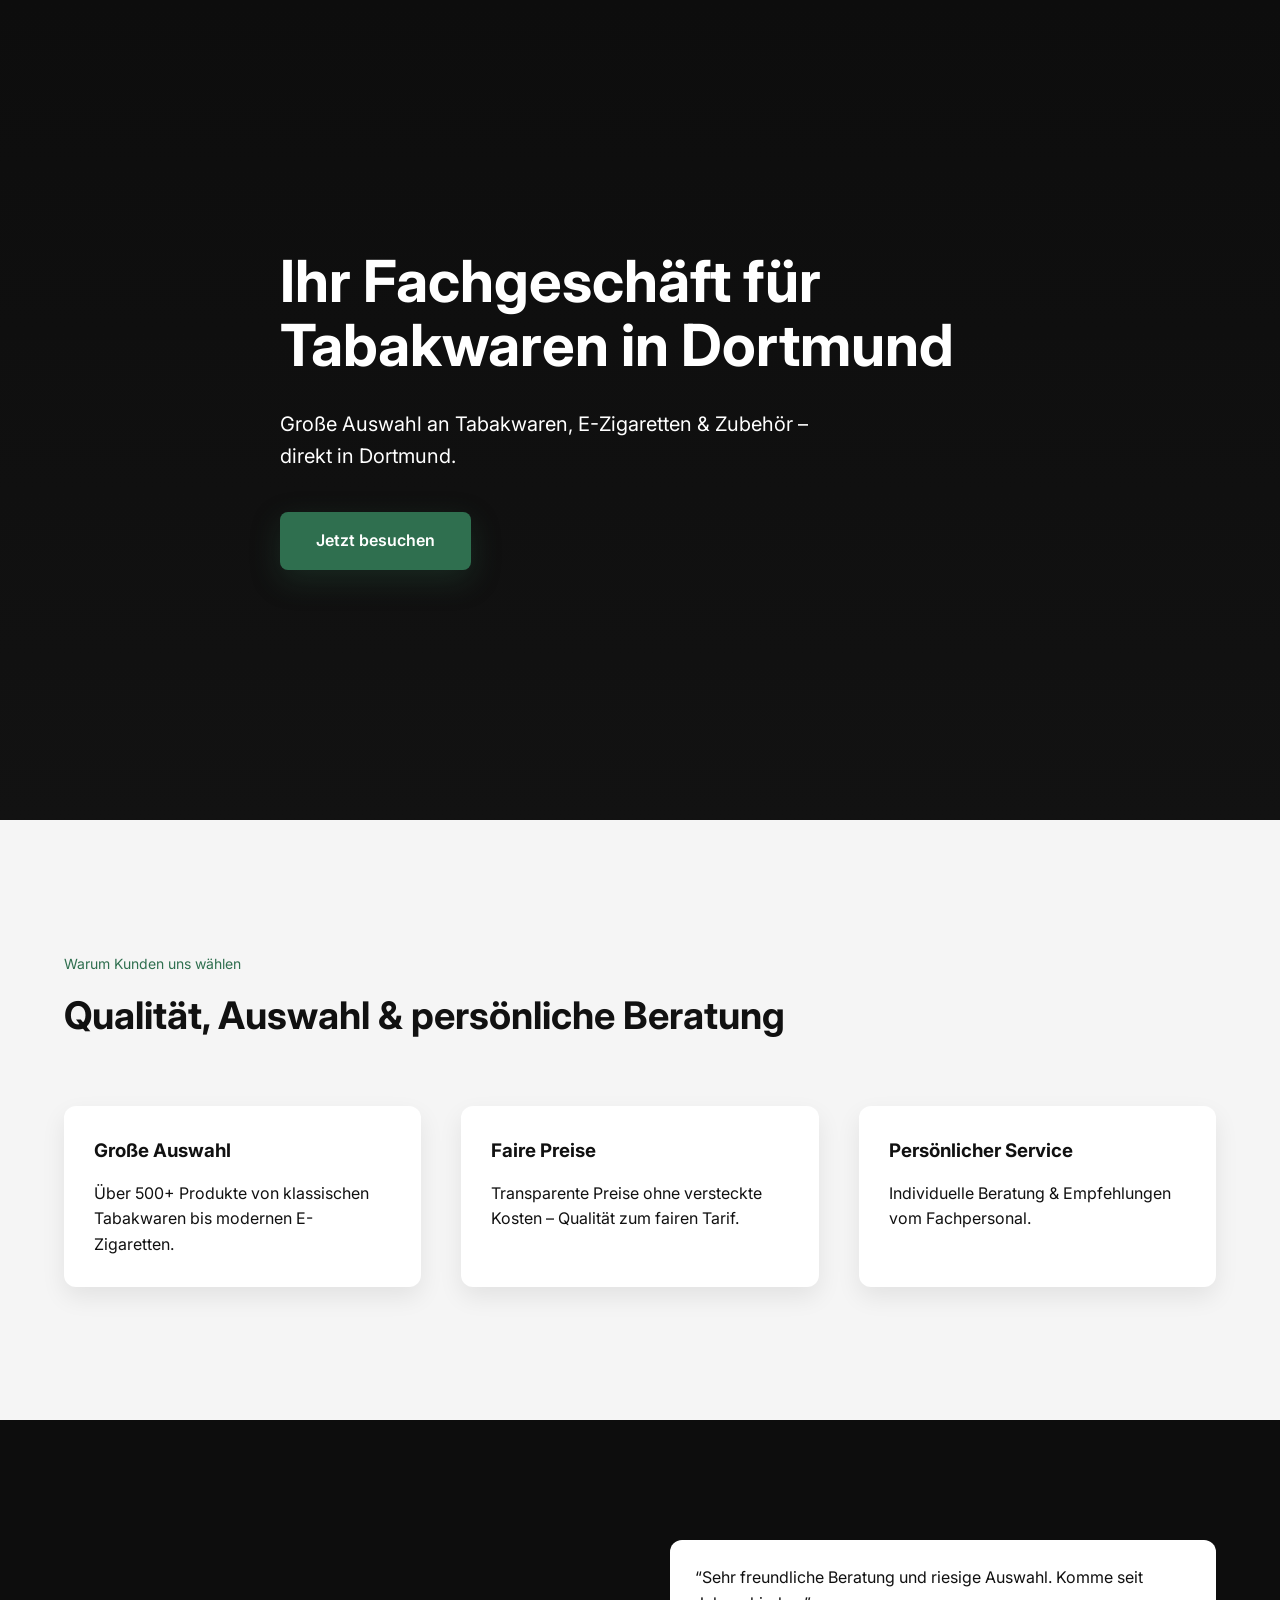
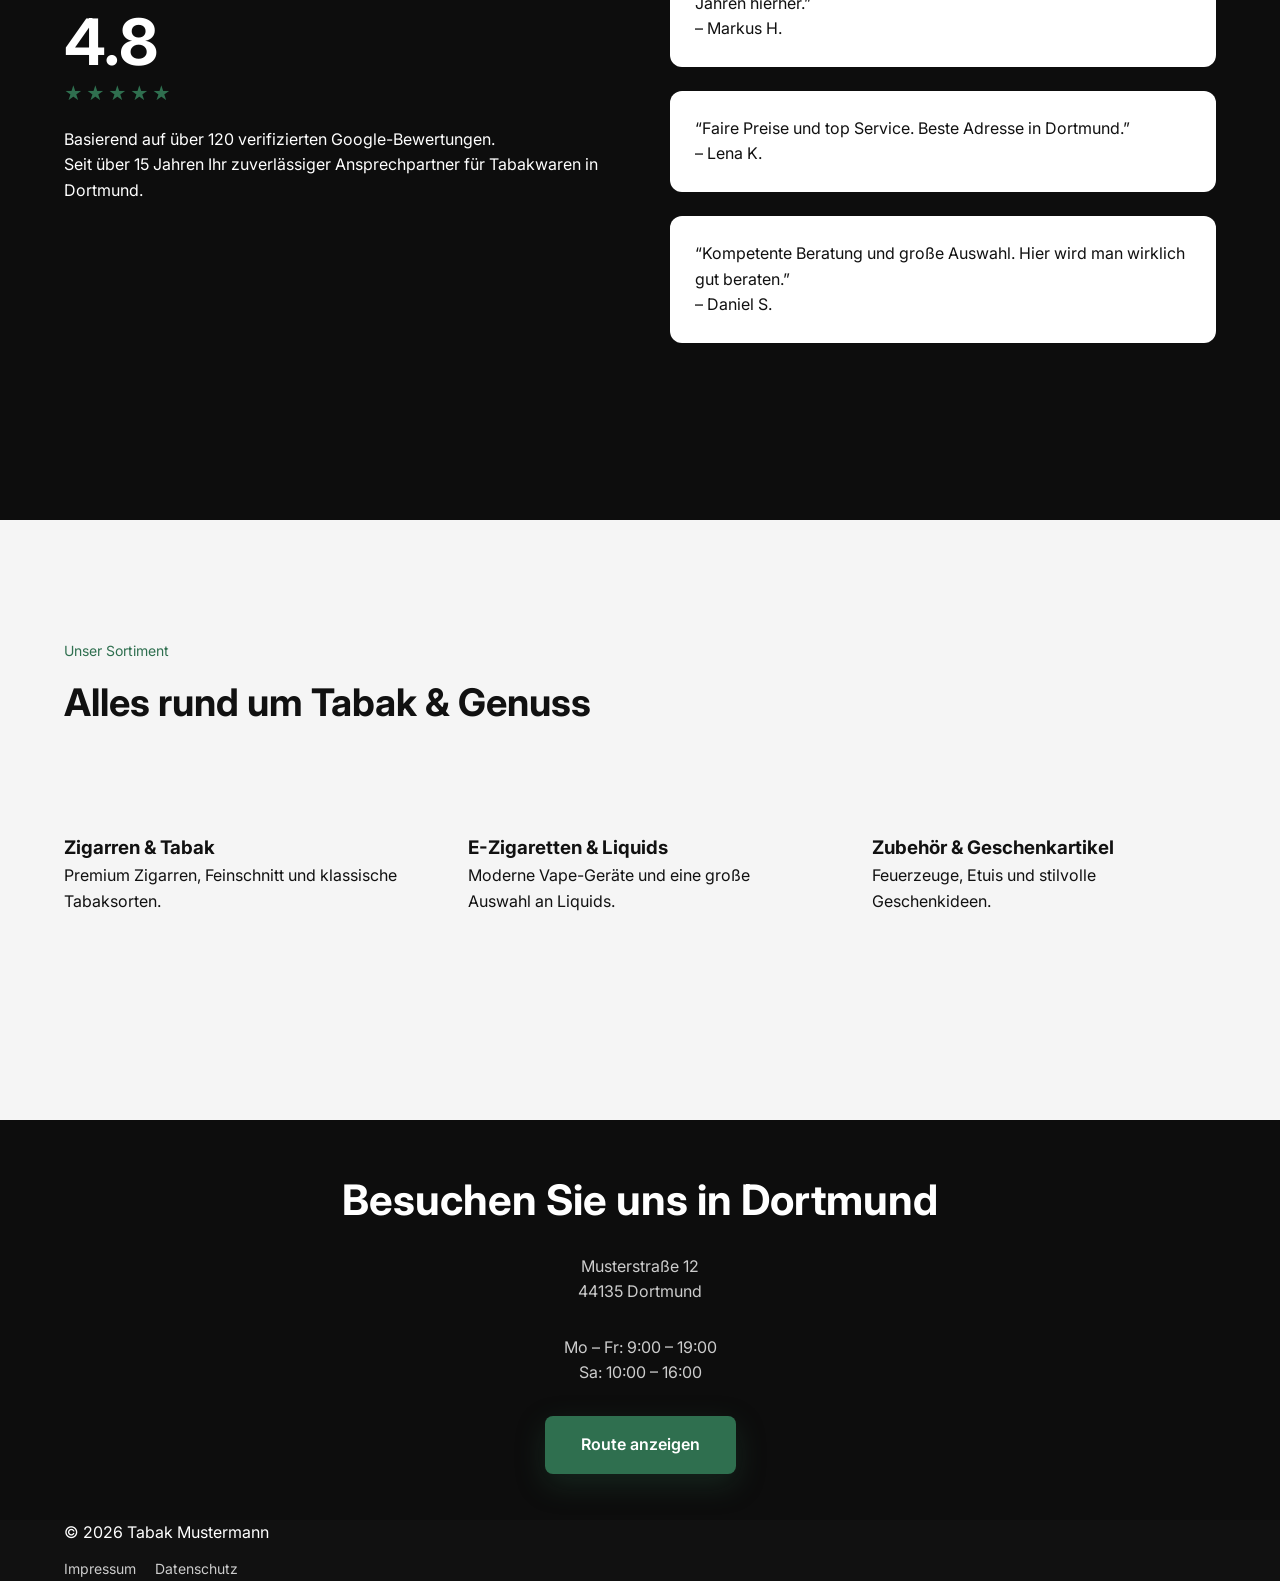
==== index.html @ d09eec3f "Add files via upload initial website upload" ====
<!DOCTYPE html>
<html lang="de">
<head>
  <meta charset="UTF-8" />
  <meta name="viewport" content="width=device-width, initial-scale=1.0" />
  <title>Tabak Mustermann Dortmund</title>
  <link rel="stylesheet" href="index_style.css" />
  <link href="https://fonts.googleapis.com/css2?family=Inter:wght@400;600;700&display=swap" rel="stylesheet">
</head>
<body>

  <!-- HERO -->
  <section class="hero">
    <div class="container hero-content">
      <h1>Ihr Fachgeschäft für Tabakwaren in Dortmund</h1>
      <p class="hero-sub">
        Große Auswahl an Tabakwaren, E-Zigaretten & Zubehör – direkt in Dortmund.
      </p>
      <a href="#kontakt" class="btn-primary">Jetzt besuchen</a>
    </div>
  </section>

  <!-- WHY US -->
  <section class="why">
    <div class="container">
      <p class="section-label">Warum Kunden uns wählen</p>
      <h2>Qualität, Auswahl & persönliche Beratung</h2>

      <div class="card-grid">
        <div class="card">
          <h3>Große Auswahl</h3>
          <p>Über 500+ Produkte von klassischen Tabakwaren bis modernen E-Zigaretten.</p>
        </div>

        <div class="card">
          <h3>Faire Preise</h3>
          <p>Transparente Preise ohne versteckte Kosten – Qualität zum fairen Tarif.</p>
        </div>

        <div class="card">
          <h3>Persönlicher Service</h3>
          <p>Individuelle Beratung & Empfehlungen vom Fachpersonal.</p>
        </div>
      </div>
    </div>
  </section>

  <!-- REVIEWS -->
  <section class="reviews">
    <div class="container reviews-grid">
      <div class="rating">
            <h2>4.8</h2>

            <div class="stars">
                ★★★★★
            </div>

            <p>Basierend auf über 120 verifizierten Google-Bewertungen.</p>

            <p class="experience">
                Seit über 15 Jahren Ihr zuverlässiger Ansprechpartner für Tabakwaren in Dortmund.
            </p>
        </div>

      <div class="review-cards">
            <div class="review">
                <p>“Sehr freundliche Beratung und riesige Auswahl. Komme seit Jahren hierher.”</p>
                <span>– Markus H.</span>
            </div>

            <div class="review">
             <p>“Faire Preise und top Service. Beste Adresse in Dortmund.”</p>
                <span>– Lena K.</span>
            </div>

            <div class="review">
                <p>“Kompetente Beratung und große Auswahl. Hier wird man wirklich gut beraten.”</p>
                <span>– Daniel S.</span>
            </div>
        </div>
    </div>
  </section>

  <!-- SORTIMENT -->
  <section class="sortiment">
    <div class="container">
      <p class="section-label">Unser Sortiment</p>
      <h2>Alles rund um Tabak & Genuss</h2>

      <div class="sortiment-grid">
        <div class="sortiment-item">
          <h3>Zigarren & Tabak</h3>
          <p>Premium Zigarren, Feinschnitt und klassische Tabaksorten.</p>
        </div>

        <div class="sortiment-item">
          <h3>E-Zigaretten & Liquids</h3>
          <p>Moderne Vape-Geräte und eine große Auswahl an Liquids.</p>
        </div>

        <div class="sortiment-item">
          <h3>Zubehör & Geschenkartikel</h3>
          <p>Feuerzeuge, Etuis und stilvolle Geschenkideen.</p>
        </div>
      </div>
    </div>
  </section>

  <!-- CTA -->
  <section class="cta" id="kontakt">
    <div class="container cta-content">
      <h2>Besuchen Sie uns in Dortmund</h2>

      <p class="address">
      Musterstraße 12<br>
      44135 Dortmund
    </p>

    <p class="hours">
      Mo – Fr: 9:00 – 19:00<br>
      Sa: 10:00 – 16:00
    </p>
      <a href="https://www.google.com/maps" target="_blank" class="btn-primary">Route anzeigen</a>
    </div>
  </section>

  <footer class="footer">
  <div class="container">
    <p>© 2026 Tabak Mustermann</p>
    <div class="footer-links">
      <a href="impressum.html">Impressum</a>
      <a href="datenschutz.html">Datenschutz</a>
    </div>
  </div>
</footer>

</body>
</html>
---- index_style.css ----
* {
  margin: 0;
  padding: 0;
  box-sizing: border-box;
  font-family: 'Inter', sans-serif;
}

html {
  scroll-behavior: smooth;
}

body {
  line-height: 1.6;
  background: #111;
  color: #fff;
}

.container {
  width: 90%;
  max-width: 1200px;
  margin: 0 auto;
}

/* HERO */
.hero {
  min-height: 820px;
  display: flex;
  align-items: center;
  background: linear-gradient(to bottom, #0d0d0d, #121212);
}

.hero-content {
  max-width: 720px;
}

.hero h1 {
  font-size: 58px;
  line-height: 1.1;
  margin-bottom: 30px;
  font-weight: 700;
}

.hero-sub {
  font-size: 20px;
  max-width: 550px;
  margin-bottom: 40px;
}

.btn-primary {
  display: inline-block;
  padding: 16px 36px;
  background: #2f6f4f;
  color: #fff;
  text-decoration: none;
  border-radius: 8px;
  font-weight: 600;
  transition: 0.3s ease;
  box-shadow: 0 10px 30px rgba(47,111,79,0.25);
}

.btn-primary:hover {
  background: #24573d;
}

/* WHY SECTION */
.why {
  min-height: 600px;
  background: #f5f5f5;
  color: #111;
  display: flex;
  align-items: center;
}

.section-label {
  font-size: 14px;
  margin-bottom: 10px;
  color: #2f6f4f;
}

.why h2 {
  font-size: 38px;
  margin-bottom: 60px;
}

.card-grid {
  display: grid;
  grid-template-columns: repeat(3, 1fr);
  gap: 40px;
}

.card {
  background: #fff;
  padding: 30px;
  border-radius: 12px;
  box-shadow: 0 10px 25px rgba(0,0,0,0.08);
}

.card h3 {
  margin-bottom: 15px;
}

/* REVIEWS */
.reviews {
  min-height: 700px;
  background: #0d0d0d;
  padding: 120px 0;
}

.reviews-grid {
  display: grid;
  grid-template-columns: 1fr 1fr;
  gap: 60px;
  align-items: start;
}

.rating h2 {
  font-size: 64px;
  margin: 0px;
  line-height: 1;
}

.rating {
  margin-top: 70px;
}

.stars {
  margin-top: 6px;
  margin-bottom: 18px;
  font-size: 18px;
  color: #2f6f4f;
  letter-spacing: 3px;
}

.review-cards {
  display: flex;
  flex-direction: column;
  gap: 24px;
  justify-content: flex-start;
}

.review {
  background: #fff;
  color: #111;
  padding: 25px;
  border-radius: 12px;
}

/* SORTIMENT */
.sortiment {
  min-height: 600px;
  background: #f5f5f5;
  color: #111;
  padding: 120px 0;
}

.sortiment-grid {
  margin-top: 100px;
  display: grid;
  grid-template-columns: repeat(3, 1fr);
  gap: 60px;
}

.sortiment h2 {
  font-size: 38px;
  margin-bottom: 60px;
}

/* CTA */
.cta {
  min-height: 400px;
  background: #0d0d0d;
  display: flex;
  align-items: center;
  justify-content: center;
  text-align: center;
}

.cta h2 {
  font-size: 42px;
  margin-bottom: 20px;
}

.cta p {
  margin-bottom: 30px;
  color: #ccc;
}

@media (max-width: 1024px) {

  .card-grid,
  .sortiment-grid {
    grid-template-columns: repeat(2, 1fr);
  }

  .reviews-grid {
    grid-template-columns: 1fr;
    gap: 80px;
  }

  .rating {
    margin-top: 0;
  }

}

@media (max-width: 768px) {

  .hero {
    min-height: auto;
    padding: 120px 0;
  }

  .hero h1 {
    font-size: 40px;
  }

  .hero-sub {
    font-size: 16px;
  }

  .card-grid,
  .sortiment-grid {
    grid-template-columns: 1fr;
  }

  .reviews-grid {
    grid-template-columns: 1fr;
  }

  .cta h2 {
    font-size: 32px;
  }

}

.footer-links {
  margin-top: 10px;
}

.footer-links a {
  color: #ccc;
  text-decoration: none;
  margin-right: 15px;
  font-size: 14px;
}

.footer-links a:hover {
  text-decoration: underline;
}

.address {
  margin-top: 20px;
  color: #ccc;
}

.hours {
  margin-top: 10px;
  margin-bottom: 30px;
  color: #ccc;
}
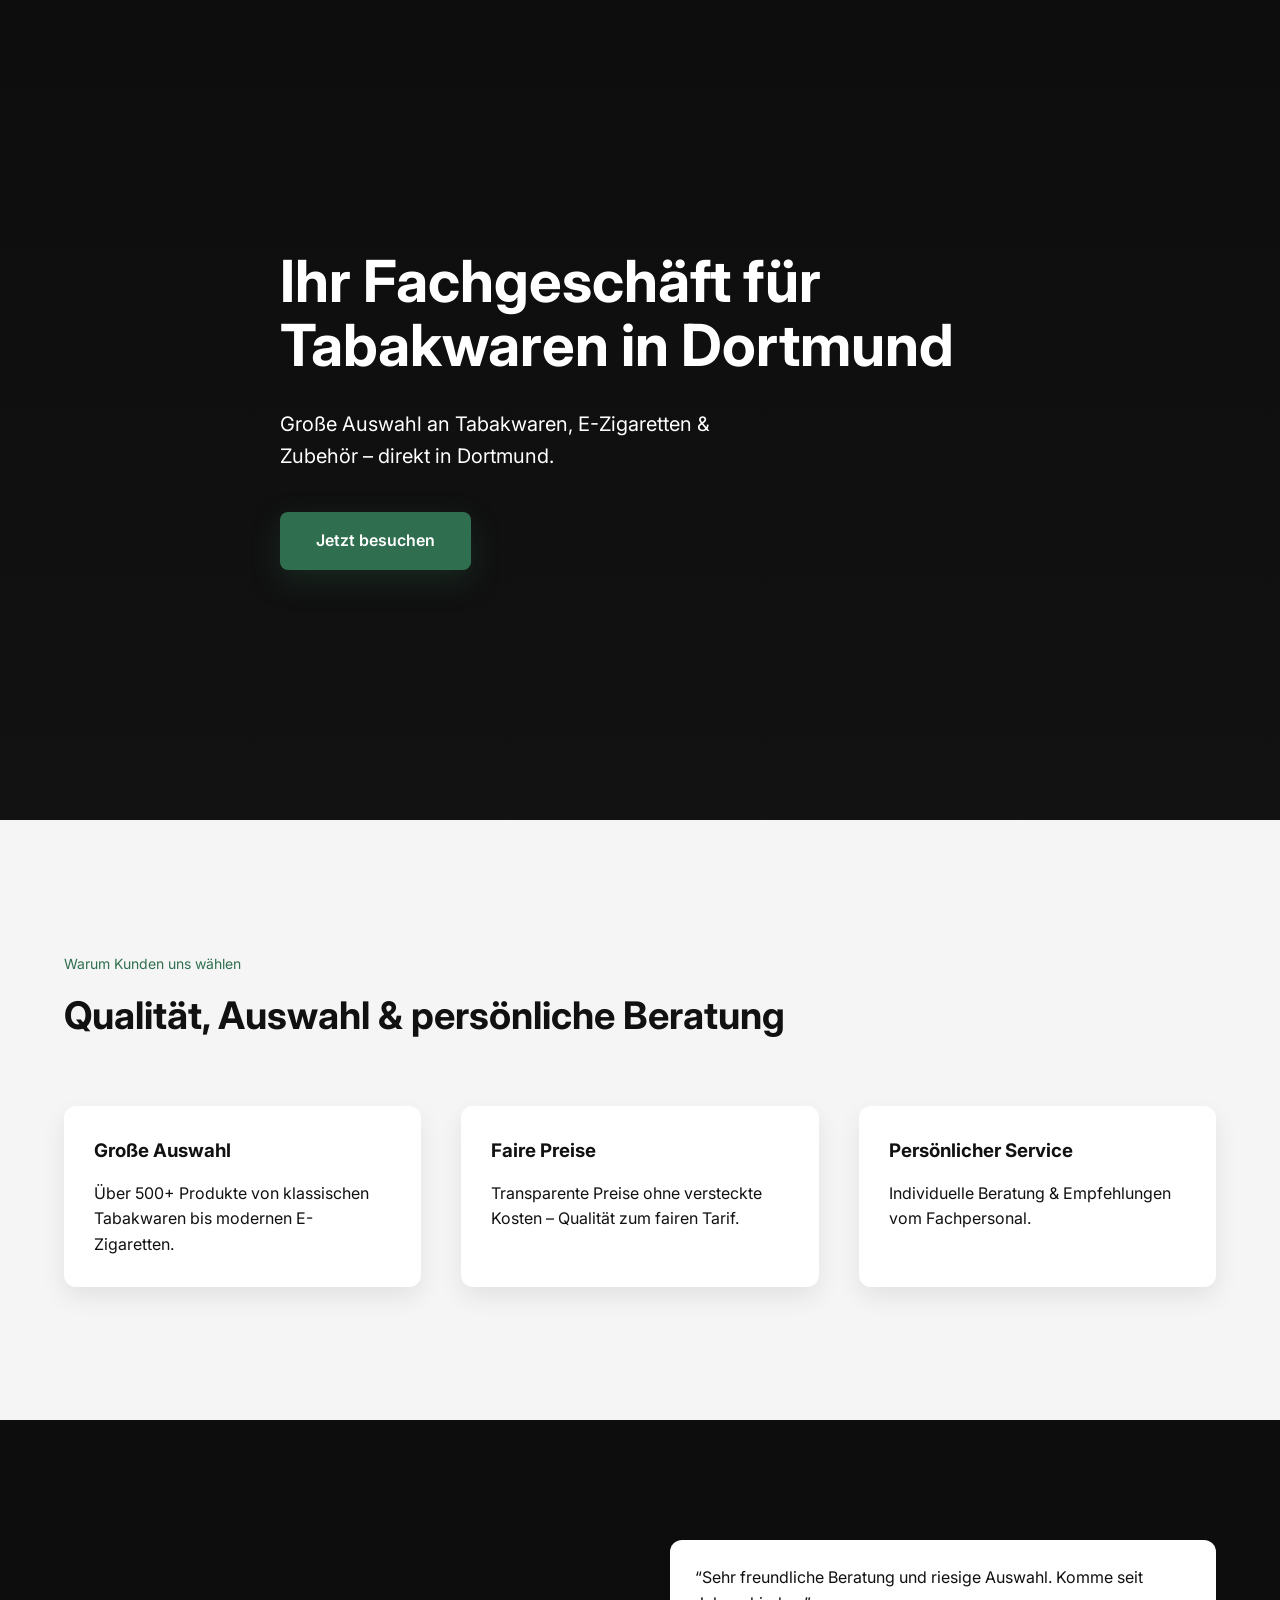
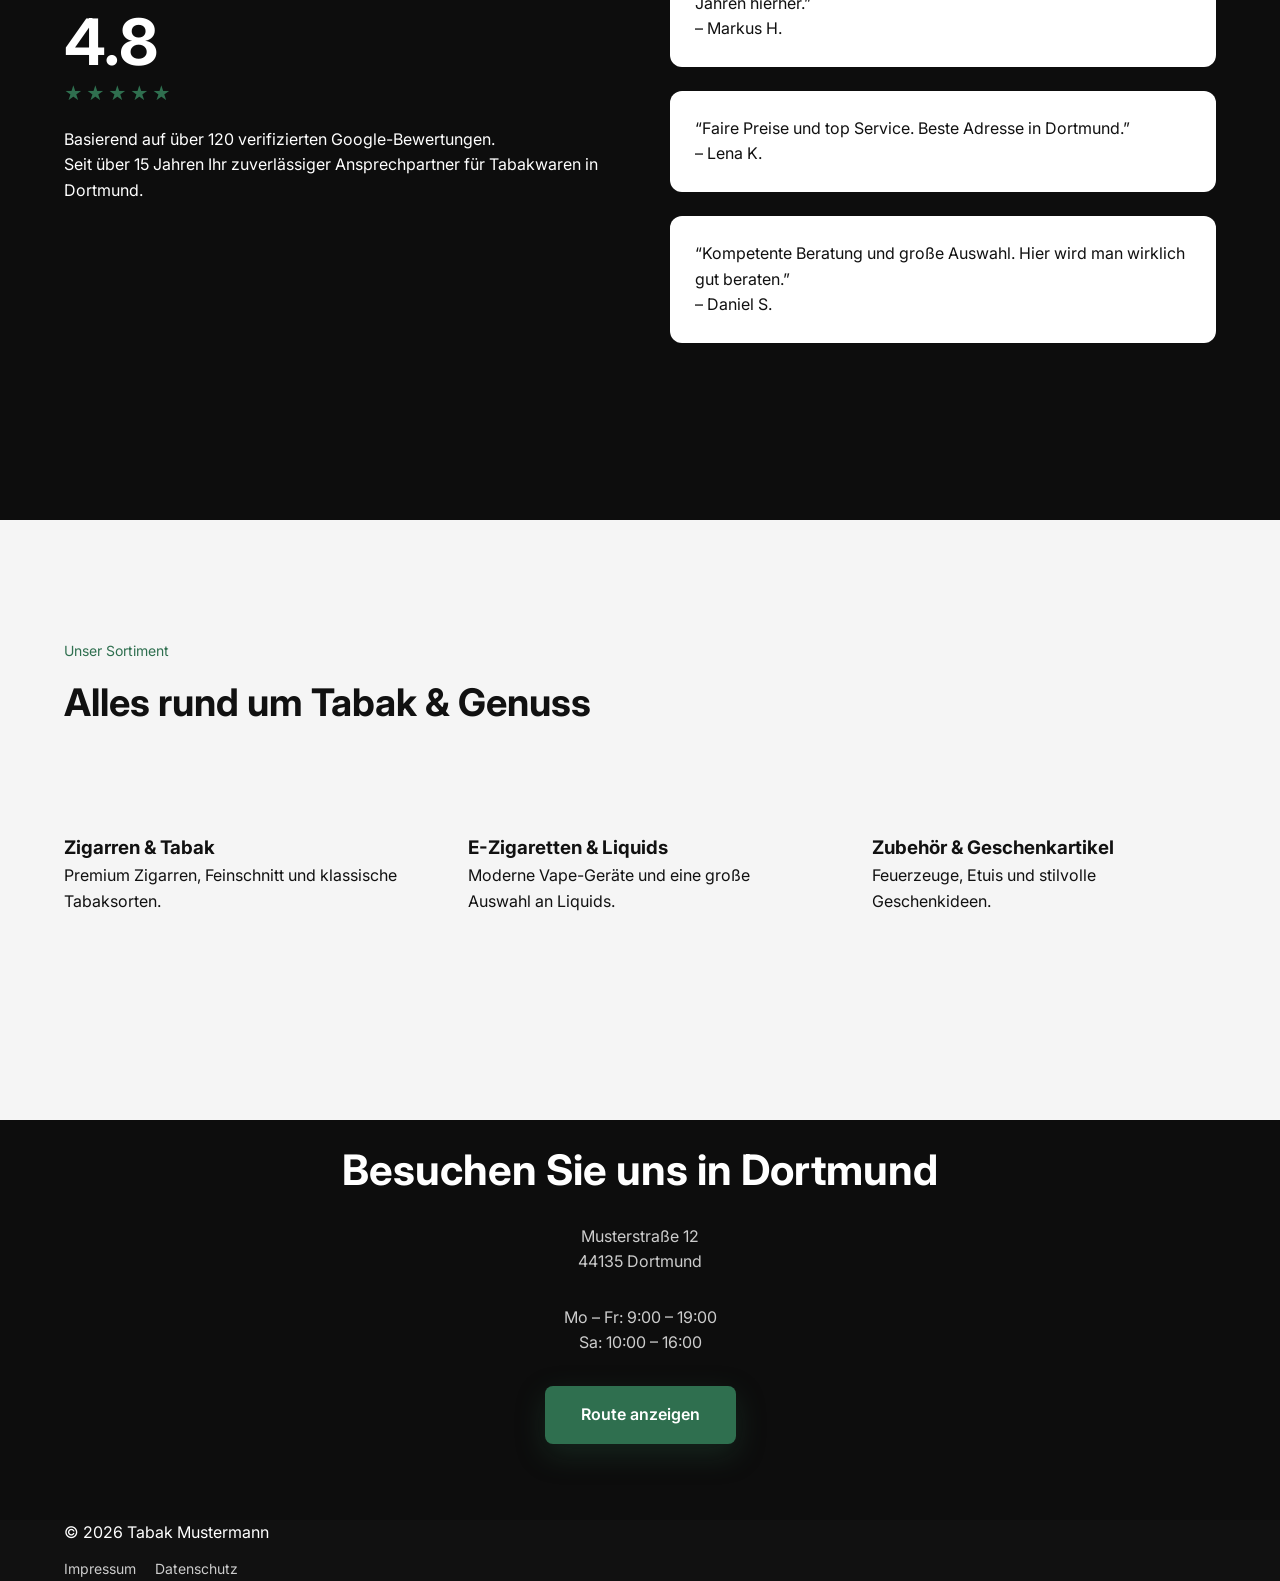
==== commit 30673845: "meta description" ====
--- a/index.html
+++ b/index.html
@@ -3,6 +3,7 @@
 <head>
   <meta charset="UTF-8" />
   <meta name="viewport" content="width=device-width, initial-scale=1.0" />
+  <meta name="description" content="Qualitative Tabakwaren in Dortmund. Kostengünstig, hochwertig und professionell. Jetzt besuchen.">
   <title>Tabak Mustermann Dortmund</title>
   <link rel="stylesheet" href="index_style.css" />
   <link href="https://fonts.googleapis.com/css2?family=Inter:wght@400;600;700&display=swap" rel="stylesheet">
--- a/index_style.css
+++ b/index_style.css
@@ -27,6 +27,10 @@
   display: flex;
   align-items: center;
   background: linear-gradient(to bottom, #0d0d0d, #121212);
+}
+
+.hero p {
+max-width: 500px;
 }
 
 .hero-content {
@@ -136,6 +140,7 @@
   flex-direction: column;
   gap: 24px;
   justify-content: flex-start;
+  margin-bottom: 20px;
 }
 
 .review {
@@ -173,6 +178,7 @@
   align-items: center;
   justify-content: center;
   text-align: center;
+  padding-bottom: 60px;
 }
 
 .cta h2 {
